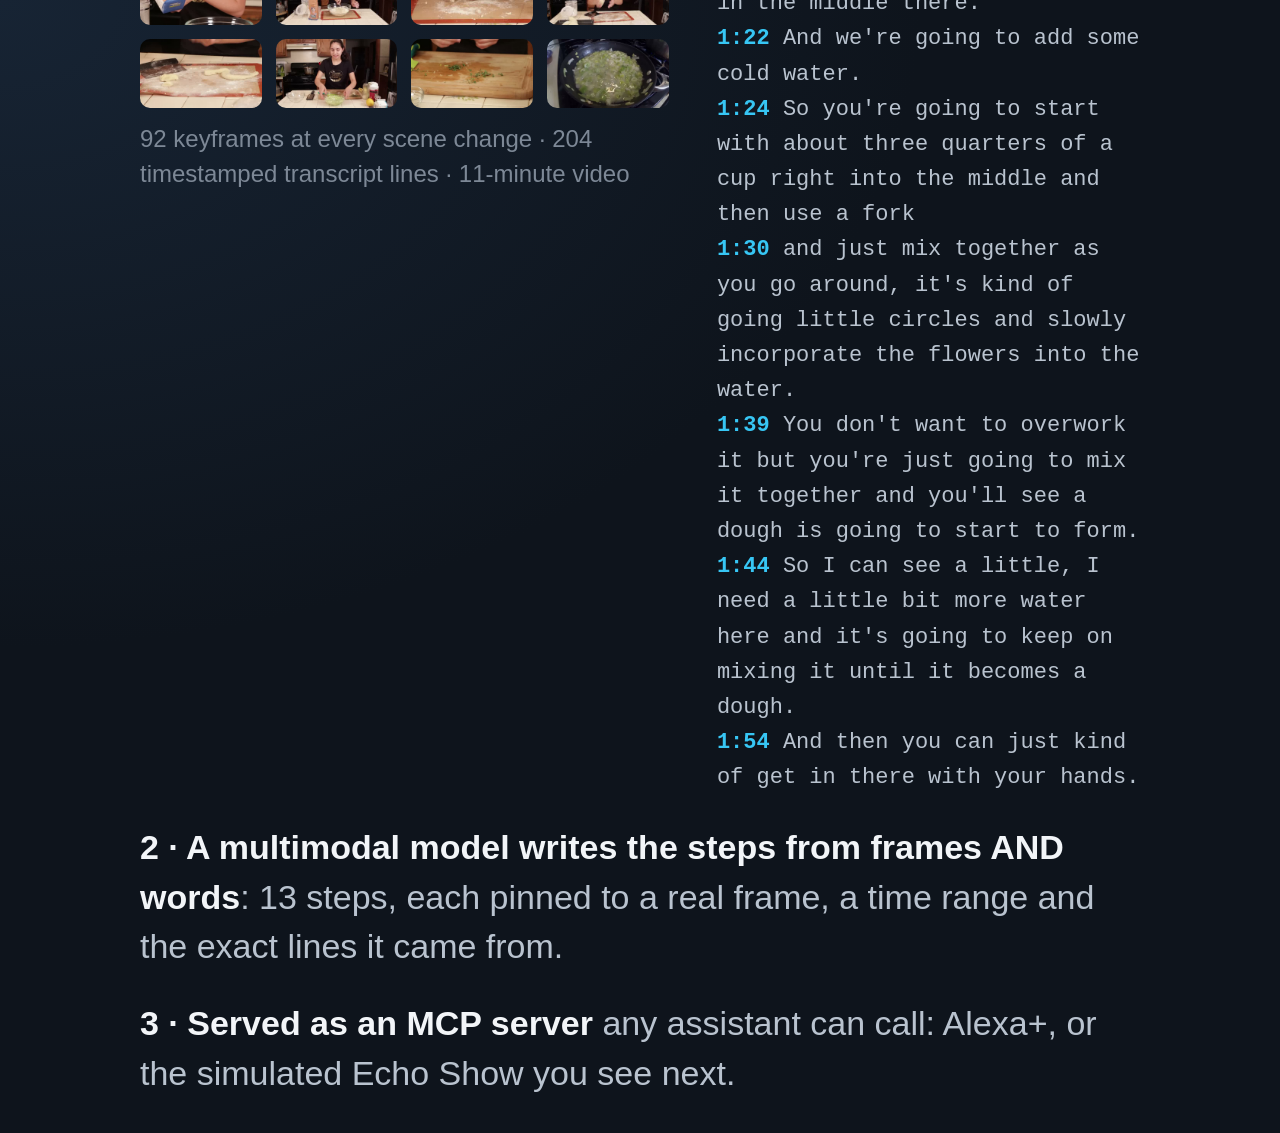
==== demo/cards/crv.html @ ba17ca99 "Answers cite the exact moment; voice-ready replies; redesigned screen; demo pipeline - ask_source pi" ====
<!doctype html><html><head><meta charset="utf-8"><style>
html,body{margin:0;width:1920px;height:1080px;background:#0e141c;color:#f2f5f8;font-family:-apple-system,"Helvetica Neue",Arial,sans-serif;overflow:hidden}
.wrap{position:absolute;inset:0;padding:100px 140px;display:flex;flex-direction:column;justify-content:center;gap:28px;background:radial-gradient(120% 120% at 0% 0%,#172434 0%,#0e141c 60%)}
h1{font-size:92px;line-height:1.02;margin:0;letter-spacing:-0.02em}
h2{font-size:54px;line-height:1.12;margin:0;letter-spacing:-0.01em}
p{font-size:34px;line-height:1.45;color:#b9c3cf;margin:0;max-width:1560px}
.pill{display:inline-block;border:1px solid rgba(255,255,255,.18);border-radius:999px;padding:10px 22px;font-size:26px;color:#b9c3cf;margin:0 12px 10px 0}
.ring{width:56px;height:56px;border-radius:50%;border:8px solid #37c6f4;box-shadow:0 0 30px rgba(55,198,244,.6)}
.accent{color:#37c6f4}
.grid{display:grid;grid-template-columns:repeat(4,1fr);gap:14px;margin-top:6px}
.grid img{width:100%;border-radius:10px;display:block}
.cols{display:grid;grid-template-columns:1.25fr 1fr;gap:48px;align-items:start}
.lines{font-family:ui-monospace,Menlo,monospace;font-size:22px;color:#b9c3cf;line-height:1.6}
.lines b{color:#37c6f4;font-weight:600}
.small{font-size:24px;color:#7d8896}
</style></head><body><div class="wrap"><h2>1 · It watches the video first <span class="accent">(crv, open source)</span></h2><div class="cols"><div><div class="grid"><img src="../../server/fixtures/pasta/frames/frame_005.jpg"><img src="../../server/fixtures/pasta/frames/frame_016.jpg"><img src="../../server/fixtures/pasta/frames/frame_027.jpg"><img src="../../server/fixtures/pasta/frames/frame_038.jpg"><img src="../../server/fixtures/pasta/frames/frame_049.jpg"><img src="../../server/fixtures/pasta/frames/frame_060.jpg"><img src="../../server/fixtures/pasta/frames/frame_071.jpg"><img src="../../server/fixtures/pasta/frames/frame_082.jpg"></div><p class="small" style="margin-top:14px">92 keyframes at every scene change · 204 timestamped transcript lines · 11-minute video</p></div><div class="lines"><div><b>1:18</b> Kind of make a little hole in the middle there.</div><div><b>1:22</b> And we're going to add some cold water.</div><div><b>1:24</b> So you're going to start with about three quarters of a cup right into the middle and then use a fork</div><div><b>1:30</b> and just mix together as you go around, it's kind of going little circles and slowly incorporate the flowers into the water.</div><div><b>1:39</b> You don't want to overwork it but you're just going to mix it together and you'll see a dough is going to start to form.</div><div><b>1:44</b> So I can see a little, I need a little bit more water here and it's going to keep on mixing it until it becomes a dough.</div><div><b>1:54</b> And then you can just kind of get in there with your hands.</div></div></div><p><b style="color:#f2f5f8">2 · A multimodal model writes the steps from frames AND words</b>: 13 steps, each pinned to a real frame, a time range and the exact lines it came from.</p><p><b style="color:#f2f5f8">3 · Served as an MCP server</b> any assistant can call: Alexa+, or the simulated Echo Show you see next.</p></div></body></html>
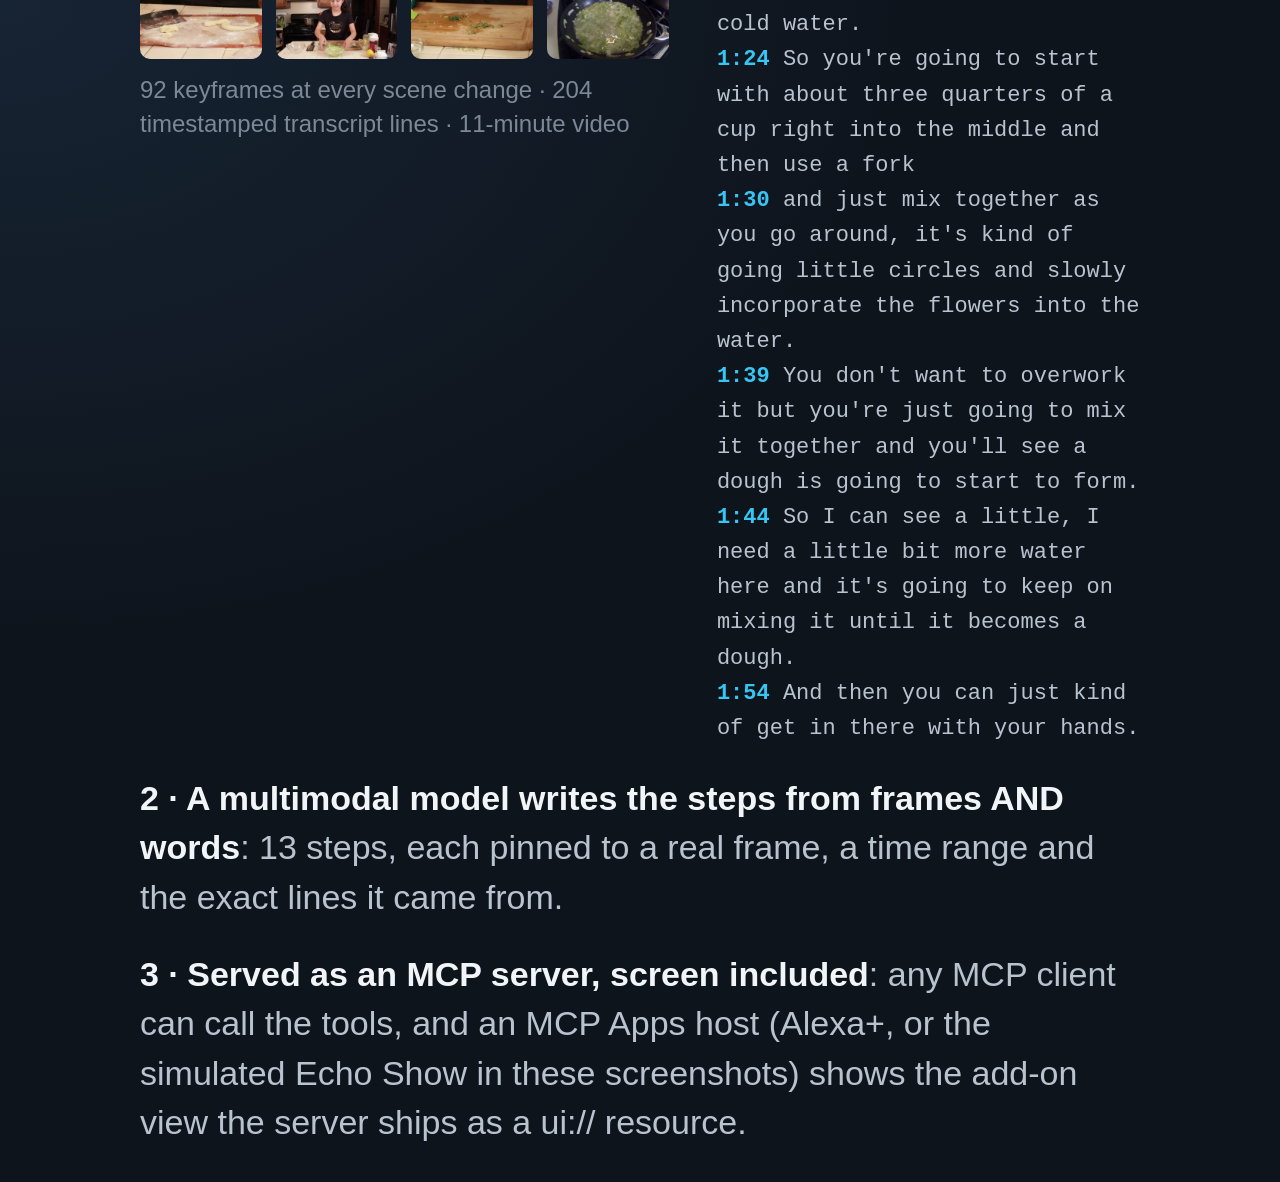
==== commit 05750df8: "New-UI screenshots for the README and the gallery; the how-it-works card mentions the MCP Apps view " ====
--- a/demo/cards/crv.html
+++ b/demo/cards/crv.html
@@ -13,4 +13,4 @@
 .lines{font-family:ui-monospace,Menlo,monospace;font-size:22px;color:#b9c3cf;line-height:1.6}
 .lines b{color:#37c6f4;font-weight:600}
 .small{font-size:24px;color:#7d8896}
-</style></head><body><div class="wrap"><h2>1 · It watches the video first <span class="accent">(crv, open source)</span></h2><div class="cols"><div><div class="grid"><img src="../../server/fixtures/pasta/frames/frame_005.jpg"><img src="../../server/fixtures/pasta/frames/frame_016.jpg"><img src="../../server/fixtures/pasta/frames/frame_027.jpg"><img src="../../server/fixtures/pasta/frames/frame_038.jpg"><img src="../../server/fixtures/pasta/frames/frame_049.jpg"><img src="../../server/fixtures/pasta/frames/frame_060.jpg"><img src="../../server/fixtures/pasta/frames/frame_071.jpg"><img src="../../server/fixtures/pasta/frames/frame_082.jpg"></div><p class="small" style="margin-top:14px">92 keyframes at every scene change · 204 timestamped transcript lines · 11-minute video</p></div><div class="lines"><div><b>1:18</b> Kind of make a little hole in the middle there.</div><div><b>1:22</b> And we're going to add some cold water.</div><div><b>1:24</b> So you're going to start with about three quarters of a cup right into the middle and then use a fork</div><div><b>1:30</b> and just mix together as you go around, it's kind of going little circles and slowly incorporate the flowers into the water.</div><div><b>1:39</b> You don't want to overwork it but you're just going to mix it together and you'll see a dough is going to start to form.</div><div><b>1:44</b> So I can see a little, I need a little bit more water here and it's going to keep on mixing it until it becomes a dough.</div><div><b>1:54</b> And then you can just kind of get in there with your hands.</div></div></div><p><b style="color:#f2f5f8">2 · A multimodal model writes the steps from frames AND words</b>: 13 steps, each pinned to a real frame, a time range and the exact lines it came from.</p><p><b style="color:#f2f5f8">3 · Served as an MCP server</b> any assistant can call: Alexa+, or the simulated Echo Show you see next.</p></div></body></html>+</style></head><body><div class="wrap"><h2>1 · It watches the video first <span class="accent">(crv, open source)</span></h2><div class="cols"><div><div class="grid"><img src="../../server/fixtures/pasta/frames/frame_005.jpg"><img src="../../server/fixtures/pasta/frames/frame_016.jpg"><img src="../../server/fixtures/pasta/frames/frame_027.jpg"><img src="../../server/fixtures/pasta/frames/frame_038.jpg"><img src="../../server/fixtures/pasta/frames/frame_049.jpg"><img src="../../server/fixtures/pasta/frames/frame_060.jpg"><img src="../../server/fixtures/pasta/frames/frame_071.jpg"><img src="../../server/fixtures/pasta/frames/frame_082.jpg"></div><p class="small" style="margin-top:14px">92 keyframes at every scene change · 204 timestamped transcript lines · 11-minute video</p></div><div class="lines"><div><b>1:18</b> Kind of make a little hole in the middle there.</div><div><b>1:22</b> And we're going to add some cold water.</div><div><b>1:24</b> So you're going to start with about three quarters of a cup right into the middle and then use a fork</div><div><b>1:30</b> and just mix together as you go around, it's kind of going little circles and slowly incorporate the flowers into the water.</div><div><b>1:39</b> You don't want to overwork it but you're just going to mix it together and you'll see a dough is going to start to form.</div><div><b>1:44</b> So I can see a little, I need a little bit more water here and it's going to keep on mixing it until it becomes a dough.</div><div><b>1:54</b> And then you can just kind of get in there with your hands.</div></div></div><p><b style="color:#f2f5f8">2 · A multimodal model writes the steps from frames AND words</b>: 13 steps, each pinned to a real frame, a time range and the exact lines it came from.</p><p><b style="color:#f2f5f8">3 · Served as an MCP server, screen included</b>: any MCP client can call the tools, and an MCP Apps host (Alexa+, or the simulated Echo Show in these screenshots) shows the add-on view the server ships as a ui:// resource.</p></div></body></html>
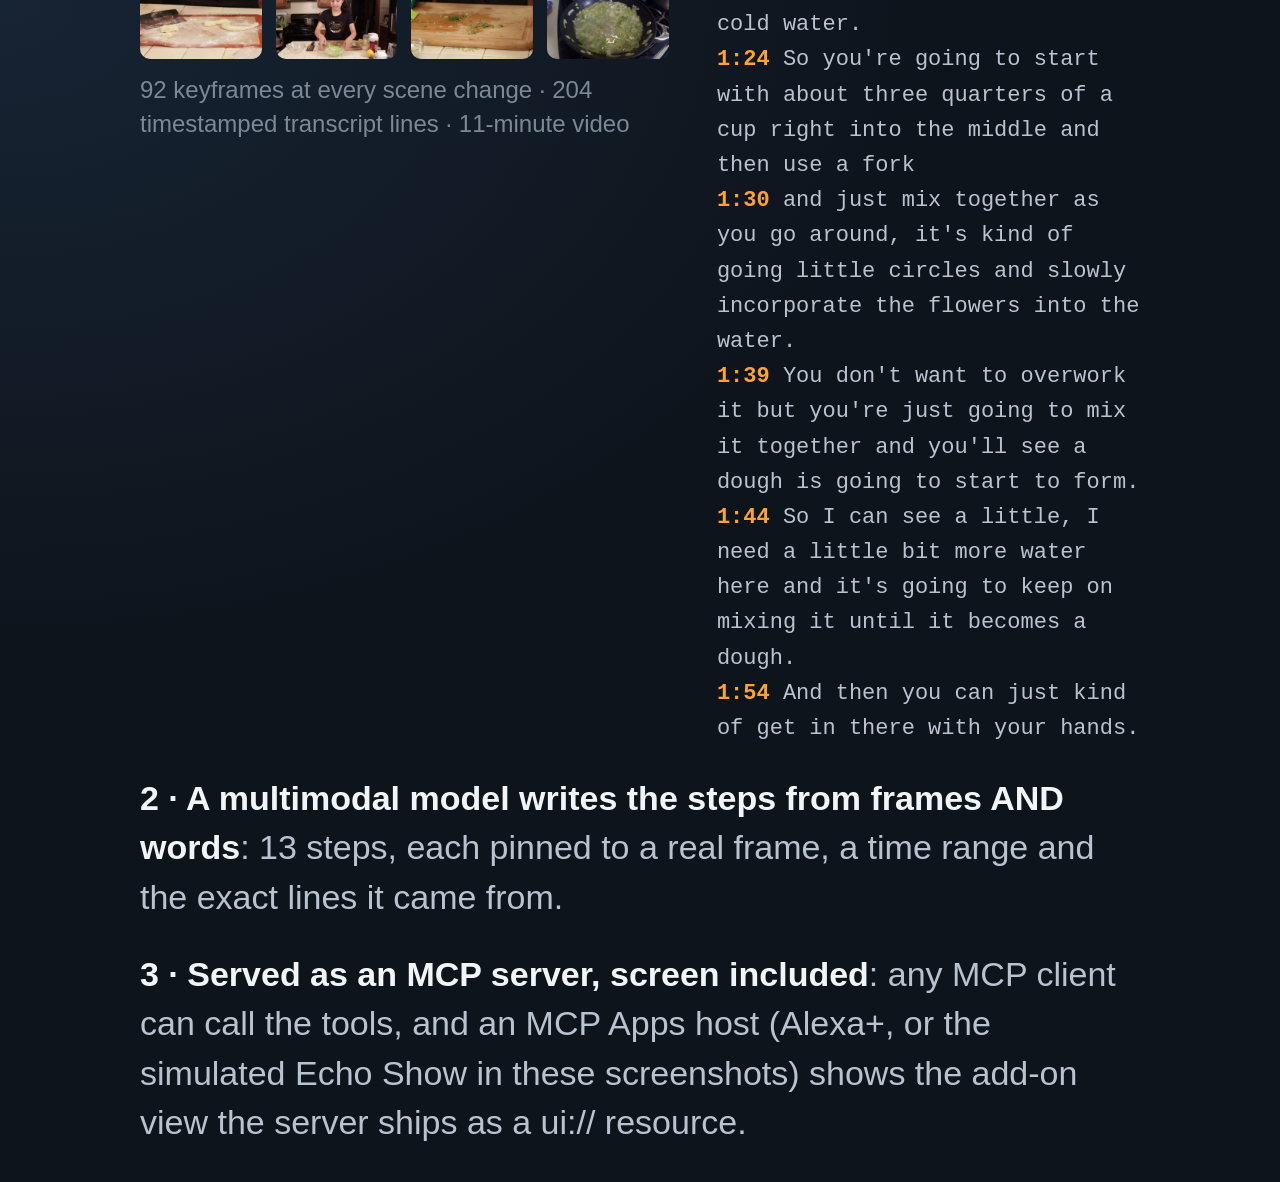
==== commit 77e9a6f0: "Clearer add-on layout and its own brand colour; demo voices from Google Gemini TTS - view: two label" ====
--- a/demo/cards/crv.html
+++ b/demo/cards/crv.html
@@ -6,11 +6,11 @@
 p{font-size:34px;line-height:1.45;color:#b9c3cf;margin:0;max-width:1560px}
 .pill{display:inline-block;border:1px solid rgba(255,255,255,.18);border-radius:999px;padding:10px 22px;font-size:26px;color:#b9c3cf;margin:0 12px 10px 0}
 .ring{width:56px;height:56px;border-radius:50%;border:8px solid #37c6f4;box-shadow:0 0 30px rgba(55,198,244,.6)}
-.accent{color:#37c6f4}
+.accent{color:#ffa234}
 .grid{display:grid;grid-template-columns:repeat(4,1fr);gap:14px;margin-top:6px}
 .grid img{width:100%;border-radius:10px;display:block}
 .cols{display:grid;grid-template-columns:1.25fr 1fr;gap:48px;align-items:start}
 .lines{font-family:ui-monospace,Menlo,monospace;font-size:22px;color:#b9c3cf;line-height:1.6}
-.lines b{color:#37c6f4;font-weight:600}
+.lines b{color:#ffa234;font-weight:600}
 .small{font-size:24px;color:#7d8896}
 </style></head><body><div class="wrap"><h2>1 · It watches the video first <span class="accent">(crv, open source)</span></h2><div class="cols"><div><div class="grid"><img src="../../server/fixtures/pasta/frames/frame_005.jpg"><img src="../../server/fixtures/pasta/frames/frame_016.jpg"><img src="../../server/fixtures/pasta/frames/frame_027.jpg"><img src="../../server/fixtures/pasta/frames/frame_038.jpg"><img src="../../server/fixtures/pasta/frames/frame_049.jpg"><img src="../../server/fixtures/pasta/frames/frame_060.jpg"><img src="../../server/fixtures/pasta/frames/frame_071.jpg"><img src="../../server/fixtures/pasta/frames/frame_082.jpg"></div><p class="small" style="margin-top:14px">92 keyframes at every scene change · 204 timestamped transcript lines · 11-minute video</p></div><div class="lines"><div><b>1:18</b> Kind of make a little hole in the middle there.</div><div><b>1:22</b> And we're going to add some cold water.</div><div><b>1:24</b> So you're going to start with about three quarters of a cup right into the middle and then use a fork</div><div><b>1:30</b> and just mix together as you go around, it's kind of going little circles and slowly incorporate the flowers into the water.</div><div><b>1:39</b> You don't want to overwork it but you're just going to mix it together and you'll see a dough is going to start to form.</div><div><b>1:44</b> So I can see a little, I need a little bit more water here and it's going to keep on mixing it until it becomes a dough.</div><div><b>1:54</b> And then you can just kind of get in there with your hands.</div></div></div><p><b style="color:#f2f5f8">2 · A multimodal model writes the steps from frames AND words</b>: 13 steps, each pinned to a real frame, a time range and the exact lines it came from.</p><p><b style="color:#f2f5f8">3 · Served as an MCP server, screen included</b>: any MCP client can call the tools, and an MCP Apps host (Alexa+, or the simulated Echo Show in these screenshots) shows the add-on view the server ships as a ui:// resource.</p></div></body></html>
